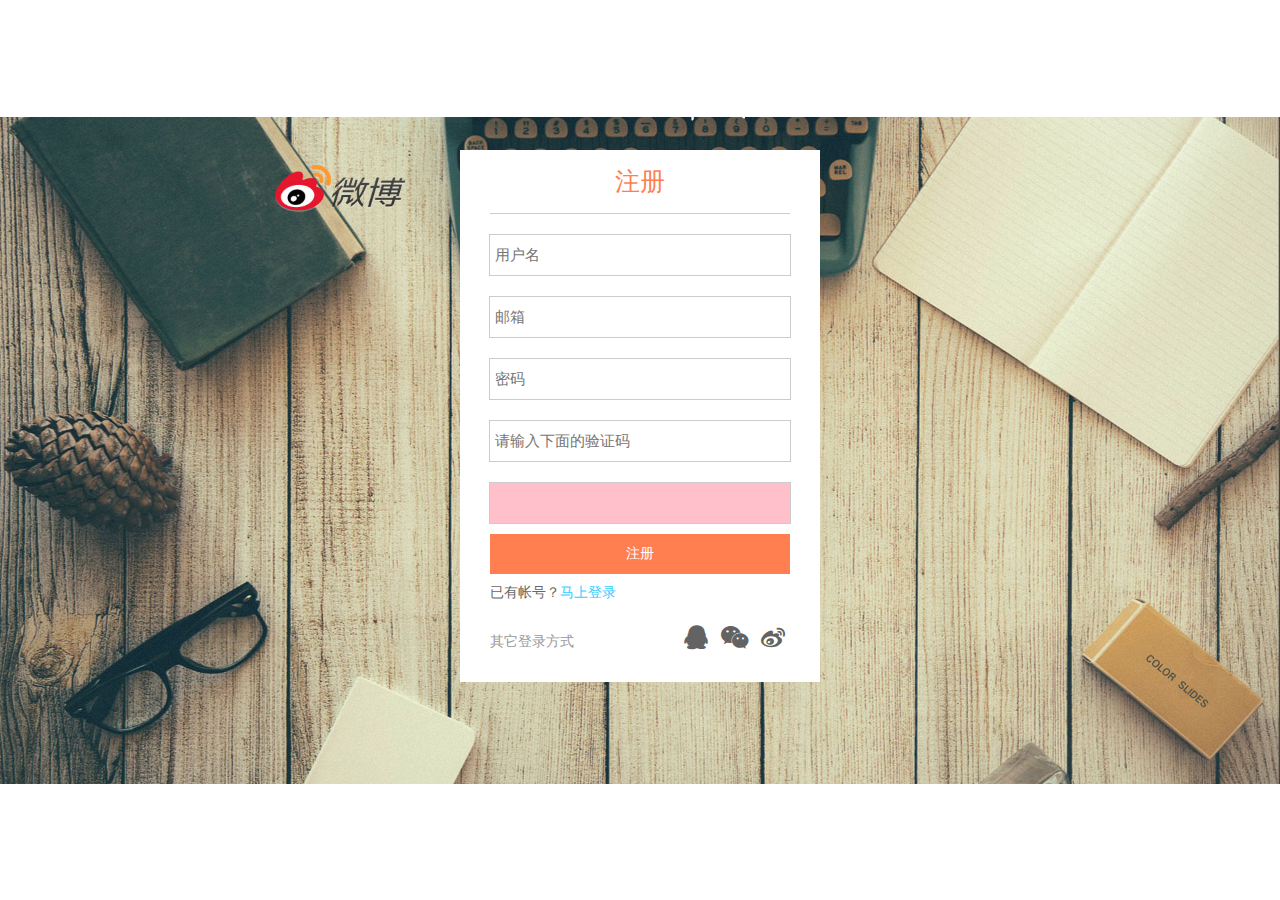
==== weibo/src/main/webapp/register.html @ d238a295 "20180823" ====
<!DOCTYPE html>
<html>
<head>
		<meta charset="utf-8">
		<title>注册界面</title>
		<link rel="stylesheet" href="css/reset.css" />
		<link rel="stylesheet" href="css/common.css" />
		<link rel="stylesheet" href="css/font-awesome.min.css" />
	</head>
	<body>
		<div class="wrap login_wrap">
			<div class="content">
				
				<div class="logo"></div>
				
				<div class="login_box">	
					
					<div class="login_form">
						<div class="login_title">
							注册
						</div>
						<form action="reg.do" method="post">
							<div class="form_text_ipt">
								<input name="uname" type="text" placeholder="用户名">
							</div>
							<div class="ececk_warning"><span>用户名不能为空</span></div>
							<div class="form_text_ipt">
								<input name="email" type="text" placeholder="邮箱">
							</div>
							<div class="ececk_warning"><span>邮箱不能为空</span></div>
							<div class="form_text_ipt">
								<input name="upass" type="password" placeholder="密码">
							</div>
							<div class="ececk_warning"><span>密码不能为空</span></div>
						
							<div class="form_text_ipt" >
							<!--style="width:140px;margin:20px auto 0 30px"  style="width: 130px"-->
								<input  name="code" type="text" placeholder="请输入下面的验证码">
							</div>
							<div class="ececk_warning"><span>验证码不能为空</span></div>
							
							<div style="background-color:pink;" class="form_text_ipt"> <img src=""/></div>

										
							<div class="form_btn">
								<button type="button" onclick="mysubmit()">注册</button>
							</div>
							<div class="form_reg_btn">
								<span>已有帐号？</span><a href="login.html">马上登录</a>
							</div>
						</form>
						<div class="other_login">
							<div class="left other_left">
								<span>其它登录方式</span>
							</div>
							<div class="right other_right">
								<a href="#"><i class="fa fa-qq fa-2x"></i></a>
								<a href="#"><i class="fa fa-weixin fa-2x"></i></a>
								<a href="#"><i class="fa fa-weibo fa-2x"></i></a>
							</div>
						</div>
					</div>
				</div>
			</div>
		</div>
		<script type="text/javascript" src="js/jquery.min.js" ></script>
		<script type="text/javascript" src="js/common.js" ></script>
		<div style="text-align:center;">
</div>
	</body>
</html>
---- weibo/src/main/webapp/css/common.css ----
header{
	width: 100%;
	height: 50px;
	background: #1e1b29;
	border-bottom: solid 4px red;
}
.member_wrap{
	
}
.header_item{
	overflow: hidden;
}
.user_menu{
	width: 100%;
	height: 170px;
	padding: 20px 0;
	background:url(../img/banner_bg.html) repeat;
}
.header_item{
	
	width: 980px;
	margin: 0 auto;
}
.menu_head{
	width: 100px;
	height: 100px;
	border-radius: 100px;
	border: solid 3px #fff;
	overflow: hidden;
}
.menu_head img{
	width: 100%;
	height: 100%;
}
.menu_info{
	width:840px;
	margin-left: 20px;	
}
.info_name{
	font-size: 18px;
	line-height: 40px;
	font-weight: bold;
	color: #fff;
}
.info_name_box{
	margin-top: 10px;
}
.level{
	font-size: 14px;
	color: #f60;
	font-weight: bold;
}
.info_desc{
	margin-top: 10px;
	font-size: 14px;
	color: #FFF;
}
.banner_menu{
	width: 980px;
	height: 50px;
	margin: 20px auto;
	background: #fff;
}


.nav_box{
	margin-top: 50px;
}
.nav_box ul {
	overflow: hidden;
}
.nav_box ul li{
	display: block;
	padding: 0 20px;
}
.nav_box ul li a{
	color: #fff;
	font-size: 16px;
}
.nav_box ul li a:hover{
	color: red;
}

.login_wrap{
	background: url(../img/logo_bg.jpg) no-repeat center;
	background-size: 100%;
}
.logo{
	width: 500px;
	height: 150px;
	margin: 0px auto;
	background: url(../img/logowz.png) no-repeat center;
}
.login_box{
	width: 360px;
	background: #FFFFFF;
	margin: 0px auto;
}
.login_title{
	font-size: 25px;
	text-align: center;
	color: #FF7F50;
	padding: 15px 0;
	width: 300px;
	margin: 0 auto;
	border-bottom: solid 1px #CCCCCC;
}
.form_text_ipt{
	width: 300px;
	height: 40px;
	border: solid 1px #CCCCCC;
	margin: 20px auto 0 auto;
	background: #FFFFFF;
}

.form_text_ipt1{
	width: 150;
	height: 40px;
	border: solid 1px #CCCCCC;
	margin: 20px auto 0 30px;
	background: blue;
	display:inline;
}
.form_check_ipt{
	width: 300px;
	margin:  10px auto;
	overflow: hidden;
}
.form_text_ipt input{
	width: 290px;
	height: 30px;
	margin: 5px;
	border: none;
	font-family: "微软雅黑";
	font-size: 15px;
	color: #666;
}

.form_text_ipt1 input{
	width: 140px;
	height: 30px;
	margin: 5px;
	border: none;
	font-family: "微软雅黑";
	font-size: 15px;
	color: #666;
}
.check_left label{
	cursor: pointer;
}
.check_left label input{
	position: relative;
	top: 2px;
}
.form_btn{
	width: 300px;
	height: 40px;
	margin:  10px auto;
}
.form_btn button{
	width: 100%;
	height: 100%;
	border: none;
	color: #FFFFFF;
	font-size: 14px;
	background: #FF7F50;
	cursor: pointer;
}

.bt{
	width: 30%;
	height: 100%;
	border: none;
	color: #0080ff;
	font-size: 14px;
	margin-right:1px;
	background: buttonface;
	cursor: pointer;	
}

.form_reg_btn{
	width: 300px;
	margin: 0 auto;
	font-size: 14px;
	color: #666;
}
.other_login{
	overflow: hidden;
	width: 300px;
	height: 80px;
	line-height: 80px;
	margin: 0px auto;
}
.other_left{
	font-size: 14px;
	color: #999;
}

.other_right a{
	margin:5px;
	color:#636363;
}

.other_right a:hover{
	color:#AEEEEE;
}
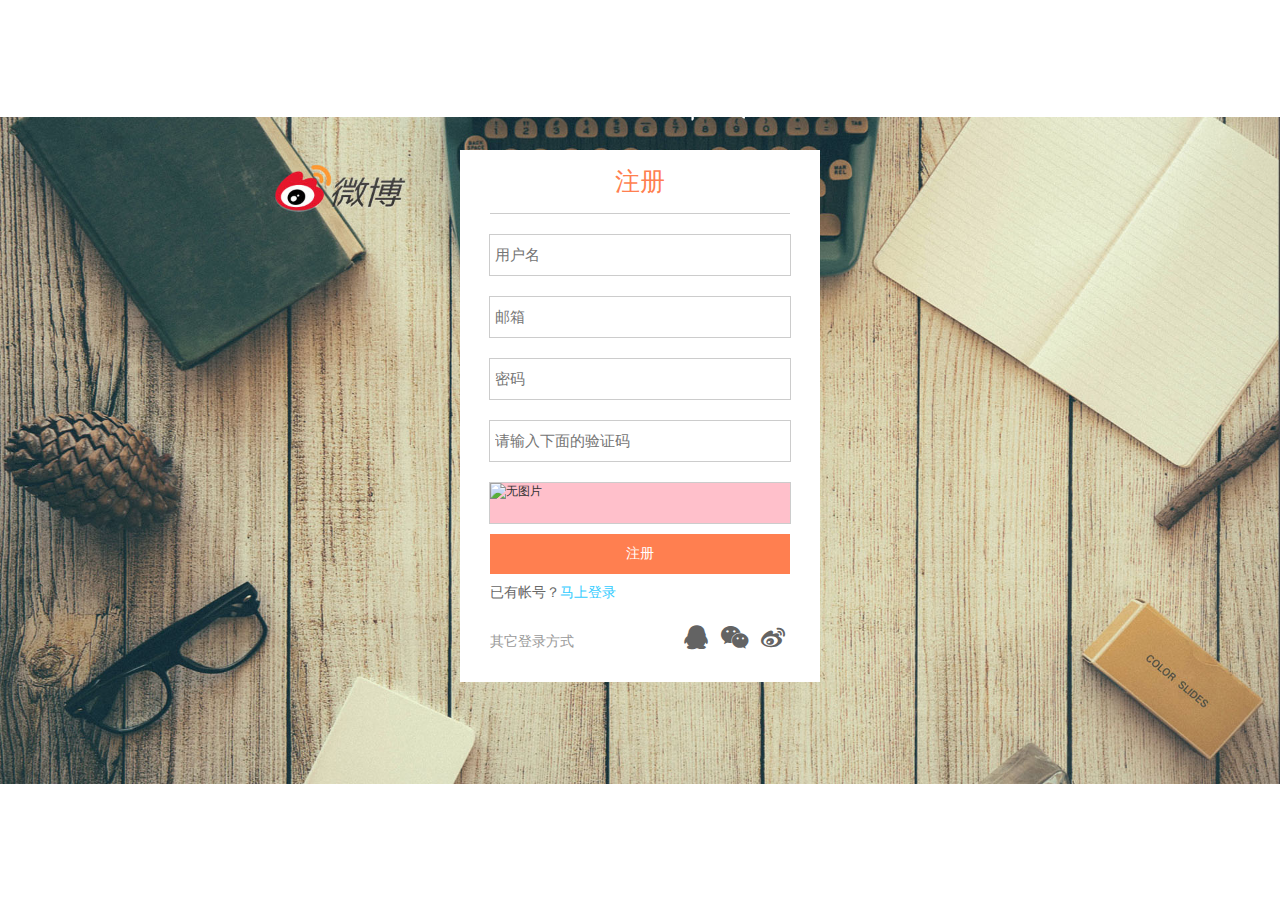
==== commit 88471824: "2018/08/23 16:55" ====
--- a/weibo/src/main/webapp/register.html
+++ b/weibo/src/main/webapp/register.html
@@ -39,7 +39,7 @@
 							</div>
 							<div class="ececk_warning"><span>验证码不能为空</span></div>
 							
-							<div style="background-color:pink;" class="form_text_ipt"> <img src=""/></div>
+							<div style="background-color:pink;" class="form_text_ipt"><img  alt="无图片" src="${root}/vc.do" height="30px" onclick="flush(this)"></div>
 
 										
 							<div class="form_btn">
@@ -65,6 +65,11 @@
 		</div>
 		<script type="text/javascript" src="js/jquery.min.js" ></script>
 		<script type="text/javascript" src="js/common.js" ></script>
+		<script>
+		function flush(a){
+			a.src="${root}/vc.do?"+new Date();
+		}
+		</script>
 		<div style="text-align:center;">
 </div>
 	</body>
